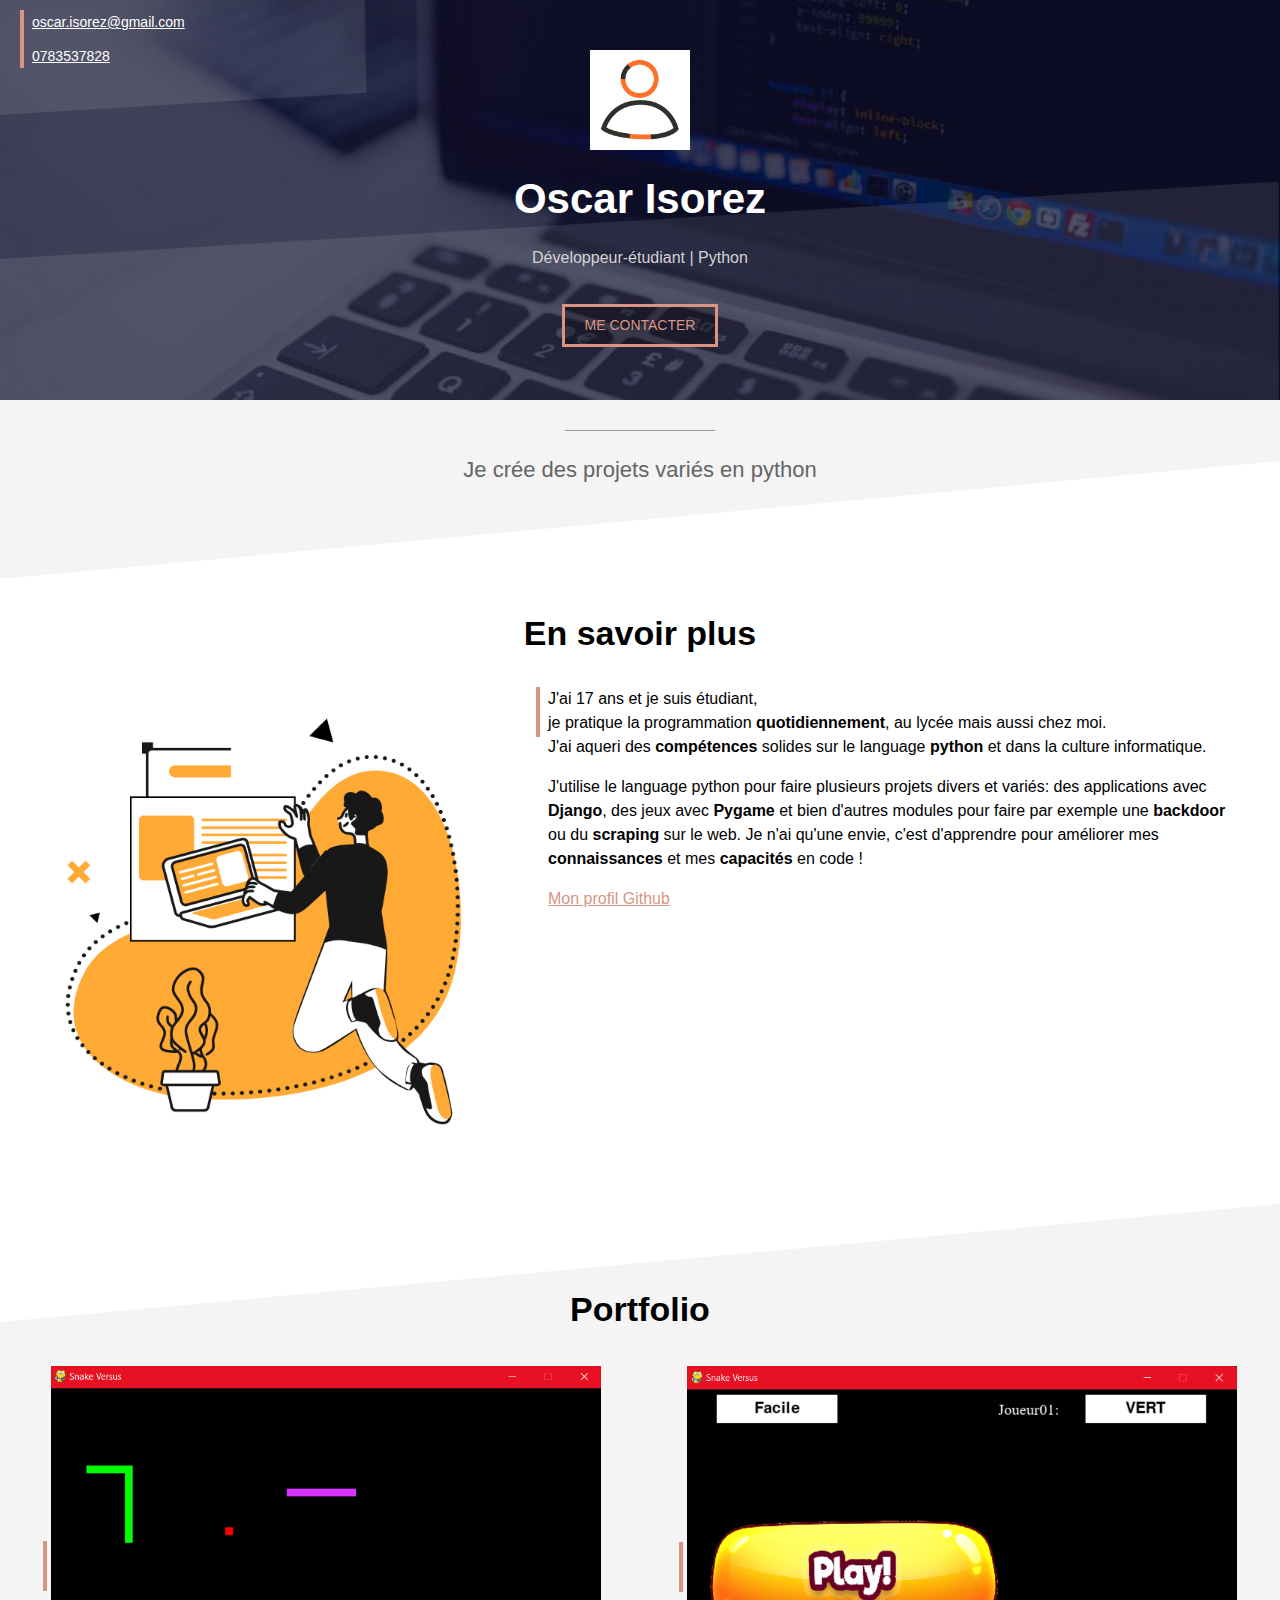
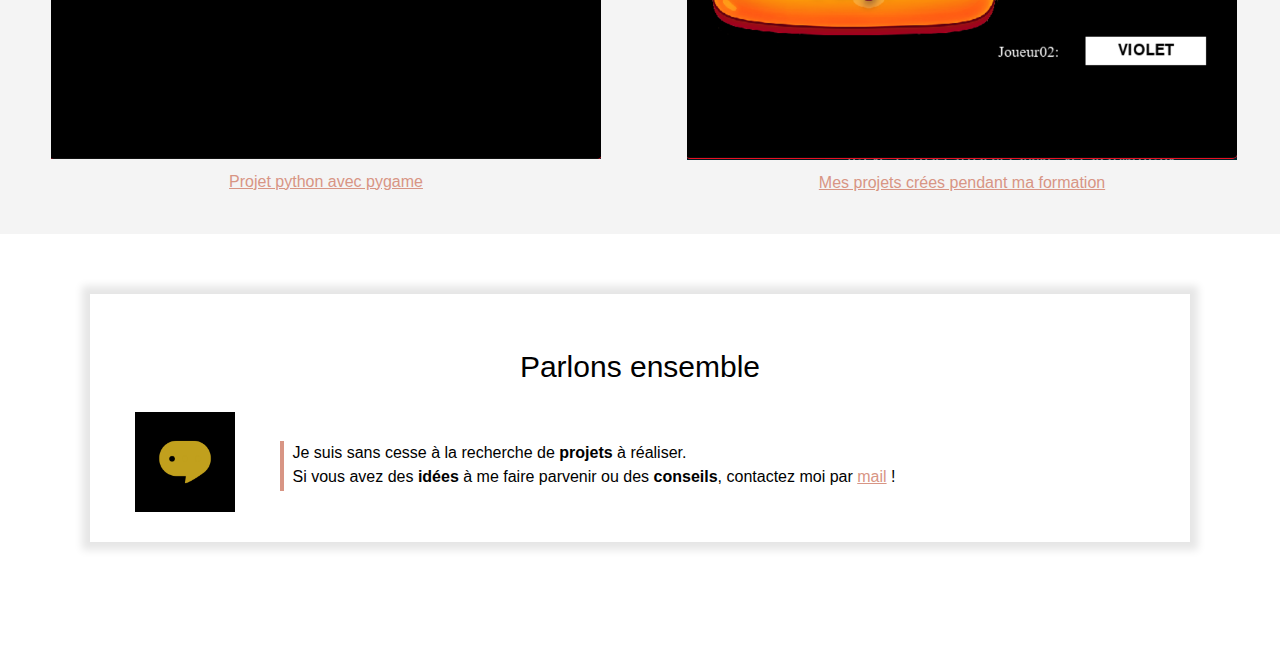
==== index.html @ a6941b35 "Add files via upload" ====
<!DOCTYPE html>
<html lang="fr">
<head>
    <meta charset="UTF-8">
    <meta http-equiv="X-UA-Compatible" content="IE=edge">
    <meta name="viewport" content="width=device-width, initial-scale=1.0">
    <title>Oscar Isorez</title> 
    <link rel="stylesheet" href="style.css">
</head>




<body>


    <!-- couverture -->
    <div class = "cover">
        <img class="cover_profile "src="icon-profile.gif" alt="">
        <h1>Oscar Isorez</h1>
        <p>Développeur-étudiant | Python</p>
        <div style="text-align:center">
            <a class="contact-button" href="mailto:oscar.isorez@gmail.com?subject=Contact%20depuis%20l'internet" target=_blank  >ME CONTACTER</a>

        </div>
        <div class="cover-contact">
            <p><a href="mailto:oscar.isorez@gmail.com?subject=Contact%20depuis%20l'internet" >oscar.isorez@gmail.com</a></p>
            <p><a href="tel:+33783537828" >0783537828</a></p>
        </div>
    </div>


    <!-- section grise numéro une -->
    <div class=" section section-grise1">
        <div class="separateur"></div>
        <p>Je crée des projets variés en python </p>
    </div>


    <!-- section blanche -->
    <div class="section">
        <h2>En savoir plus</h2>
        <img src="presentation-gif.gif" class="col-contenu"/>
        <div class="col-contenu float-right">
            <div class="texte-avec-ligne-verticale">
                <p>J'ai 17 ans et je suis étudiant,<br>
                    je pratique la programmation <b>quotidiennement</b>, au lycée mais aussi chez moi.<br>
                    J'ai aqueri des <b>compétences</b> solides sur le language <b>python </b>et dans la culture informatique.<br>
                </p>
                <p>
                    J'utilise le language python pour faire plusieurs projets divers et variés:
                    des applications avec <b>Django</b>, des jeux avec <b>Pygame</b> et bien d'autres modules
                    pour faire par exemple une <b>backdoor</b> ou du <b>scraping</b> sur le web. Je n'ai qu'une envie,
                    c'est d'apprendre pour améliorer mes <b>connaissances</b> et mes <b>capacités</b> en code !
                </p>
                <a  class="lien" href="https://github.com/OscarIsorez" target="_blank">Mon profil Github</a>
            </div>
        </div>
    </div>
    

    <!-- section grise numéro 2 -->
    <div class=" section section-grise2">
        <h2>Portfolio</h2>
        <table class="col-portfolio" style="display: inline-block;">
            <tr>
                <td><div class="barre-verticale"></div></td>
                <td style="width: 100%;"><a href="Projets-Pygame.html"><img style="width: 100%;"src="image_snake1.png" /></a> </td>               
            </tr>
            <tr>
                <td></td>
                <td align="center"><a  class="lien" href="Projets-Pygame.html">Projet python avec pygame</a></td>
            </tr>
        </table>
        <table class="float-right col-portfolio" >
            <tr>
                <td><div class="barre-verticale"></div></td>
                <td style="width: 100%;"><a href="portfolio-formation.html"><img style="width: 100%;"src="image_snake2.png" /></a> </td>               
            </tr>
            <tr>
                <td></td>
                <td align="center"><a class="lien"  href="portfolio-formation.html">Mes projets crées pendant ma formation</a></td>
            </tr>
        </table>
    </div>

    <!-- section blanche -->
    <div class="section">
        <iframe src="contact-frame.html" scrolling="no"></iframe>
    </div>
    

</body>
</html>
---- style.css ----
*{
    box-sizing: border-box;
}


:root{
    --color1:#D89584;
    --color2:#F4F4F4;
}
body{
    margin:0;
    font-family: Arial;
    line-height: 1.5;    
}

iframe{
    width: 100%;
    border: none;
    height: 350px;
}
div.cover{
    background:url(cover_overlay.png)no-repeat center/100% 100%, url(cover.jpg) no-repeat center/cover;
    height: 400px;
}
img.cover_profile{
    height: 100px;
    position: relative;
    left:50%;
    margin-left: -50px;
    margin-top: 50px;
}
h1{
    color:white;
    text-align: center;
    font-size: 42px;
    margin-top: 10px;
    margin-bottom: 0px;
}
h2{
    text-align: center;
    font-size: 34px;
    margin-top: 0px;

}
div.cover p{
    color:lightgrey;
    text-align: center;
    

}
div.cover-contact{
    position: absolute;
    top: 10px;
    left: 20px;
    border-left: 4px solid var(--color1);
    padding-left: 8px;
}
div.cover-contact p{
    text-align: left;
    margin-top: 0;
    margin-bottom: 0;
}

div.cover-contact p:first-child{
    margin-bottom: 10px;


}
div.cover-contact a{
    color: white;
    font-size: 14px;
}
a.contact-button{
    color:var(--color1);
    border:3px solid var(--color1);
    padding: 8px 20px;
    text-decoration: none;
    background-color:#00000040;
    display: inline-block;
    margin-top: 18px;
    font-size: 14px;
}

a.contact-button-portfolio{
    position: absolute; 
    right: 20px;
}

a.contact-button:hover{
    color:white;
    border:3px solid white;

}

.section{
    padding-left: 40px;
    padding-right: 40px;
    padding-top: 30px;
    padding-bottom: 30px;
    overflow: auto;
}
div.section-grise1{
    background:url(triangle2white.svg) no-repeat center bottom -1px/100%;
    background-color:var(--color2);
    padding-bottom: 70px;
}
div.section-grise2{
    background:url(triangle1white.svg) no-repeat center top/100%;
    background-color:var(--color2);
    padding-top: 80px;
}
div.separateur{
    background-color: #979797;
    height:1px;
    width: 150px;
    position: relative;
    left: 50%;
    margin-left:-75px;
}
div.section-grise1 p{
    font-size: 22px;
    color: #656565;
    text-align: center;
    max-width: 450px;
    margin-left: auto;
    margin-right: auto;
    
}


img.col-contenu{
    width:40%;
}
div.col-contenu{
    width: 60%;
    padding-left:16px;
}

.float-right{
    float: right;
}

div.texte-avec-ligne-verticale{
    border-left: 4px solid  var(--color1);
    padding-left: 8px;
    height: 50px;
    display:inline-block;
}

div.texte-avec-ligne-verticale p{
    margin-top: 0;

}
div.barre-verticale{
    height: 50px;
    width: 4px;
    background-color: var(--color1);
}

.col-portfolio{
    width: 47%;
}

div.frame{
    margin: 30px 50px;
    padding: 20px;
    background-color: white;
    box-shadow: 0px 0px 8px 8px rgba(0,0,0,0.1);
}

p.frame-title{
    font-size: 30px;
    margin-top: 30px;
    margin-bottom: 20px;
    text-align: center;
}

div.frame img{
    width:100px;
}



.lien{
    color:var(--color1)
}
/* PAGE 2 PORTFOLIO */

.portfolio-header{
    height: 80px;
    background: url(header.jpg) no-repeat center/cover;
    position: relative;
}

.portfolio-header-title{
    font-size: 24px;
    font-weight: bold;
    color: white;
    padding-top: 4px;
    padding-left: 8px;
}

h1.portfolio{
    font-size: 46px;
    color: black;
    line-height: 1;
    padding-top: 10px;
}

h2.portfolio{
    font-size: 26px;
    color: black;
    font-weight: normal;
    margin-bottom: 0;
}

.portfolio-back{
    color: var(--color1);
    margin-left: -15px;
}

img.portfolio{
    width: 70%;
    max-width: 475px;
}

.display-mobile{
    display: none;
    
}

/* responsive design mobile */
@media only screen and (max-width:768px){
    img.cover_profile{
        height: 90px;
        margin-top: 75px;
    }
    h1{
        font-size: 38px;
        margin-top: 6px;
        margin-bottom: 0px;
    }
    div.cover p{
        margin-top: 2px;
        font-size: 13px;   
    }
    .section{
        padding-left: 20px;
        padding-right: 20px;
    }
    div.section-grise1{
        padding-bottom: 40px;
    }
    h2{
        font-size: 30px;
    }
    img.col-contenu{
        width:100%;
    }
    div.col-contenu{
        width: 100%;
        padding-left:0px;
        margin-top: 20px;
    }
    .col-portfolio{
        width: 100%;
        margin-bottom: 20px;
    }
    div.frame{
        margin: 0px 0px;
        padding: 0px;
        box-shadow:none
    } 
    div.frame img{
        width: 70px;
    }
    iframe{
        height: 250px;
    }
    .portfolio-header-title{
        font-size: 20px;
        padding-top: 8px;
        padding-left: 8px;
    } 

    a.contact-button{
        padding: 7px 12px;
        margin-top: 22px;
        font-size: 12px;
    }
    
    a.contact-button-portfolio{

        right: 8px; 
    }
    h1.portfolio{
        font-size: 40px;
    }
    
    h2.portfolio{
        font-size: 22px;
    }
    img.portfolio{
        width: 100%;
    }
    .display-mobile{
        display: block;

    }
}
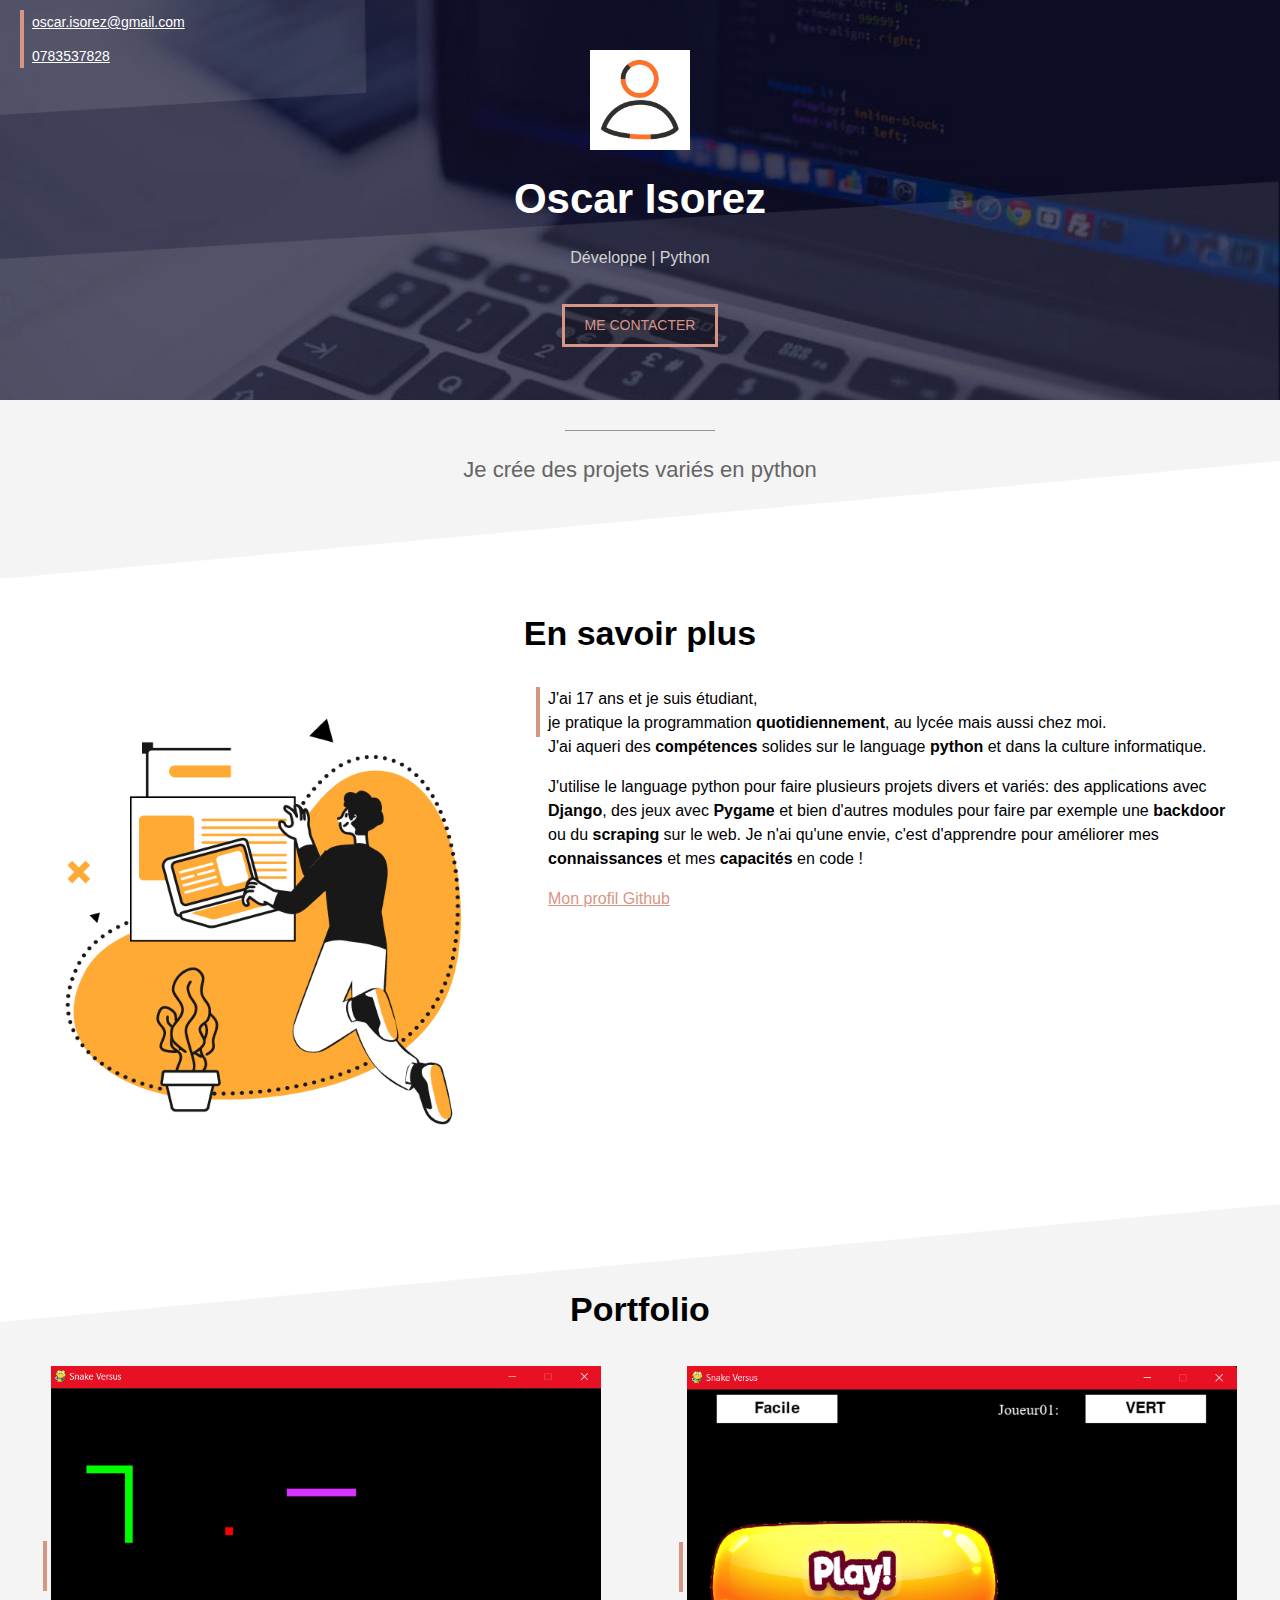
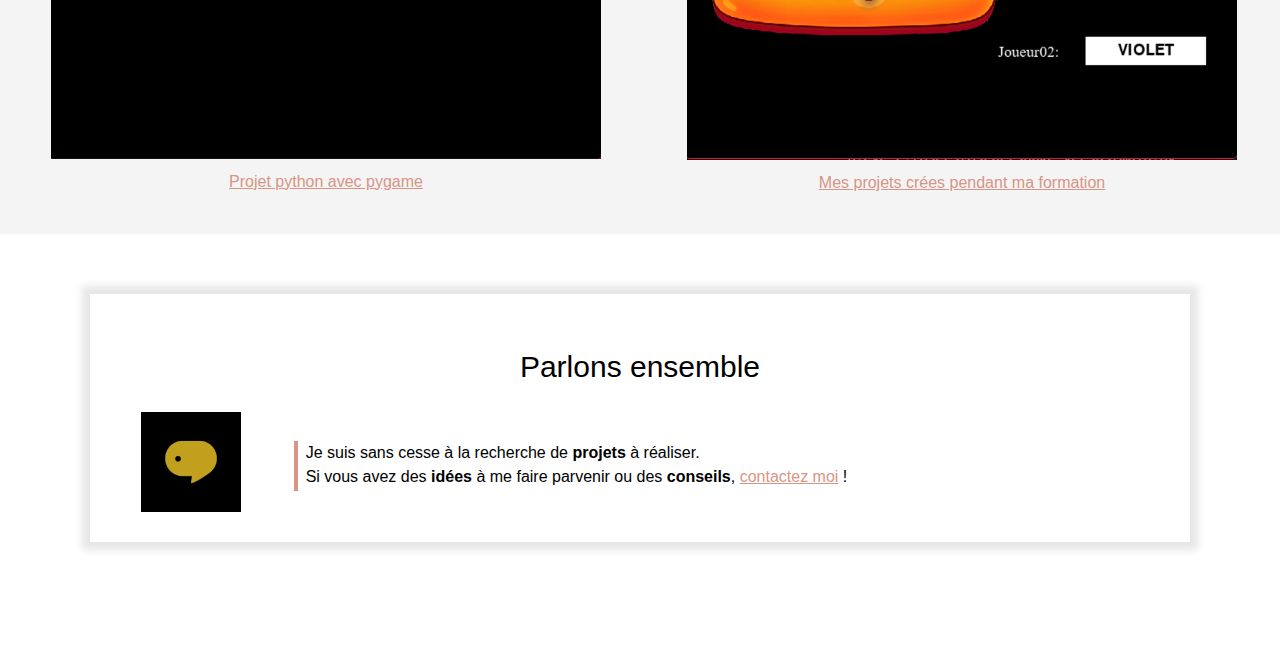
==== commit 70d357b3: "Update index.html" ====
--- a/index.html
+++ b/index.html
@@ -18,7 +18,7 @@
     <div class = "cover">
         <img class="cover_profile "src="icon-profile.gif" alt="">
         <h1>Oscar Isorez</h1>
-        <p>Développeur-étudiant | Python</p>
+        <p>Développe | Python</p>
         <div style="text-align:center">
             <a class="contact-button" href="mailto:oscar.isorez@gmail.com?subject=Contact%20depuis%20l'internet" target=_blank  >ME CONTACTER</a>
 
@@ -91,4 +91,4 @@
     
 
 </body>
-</html>+</html>
